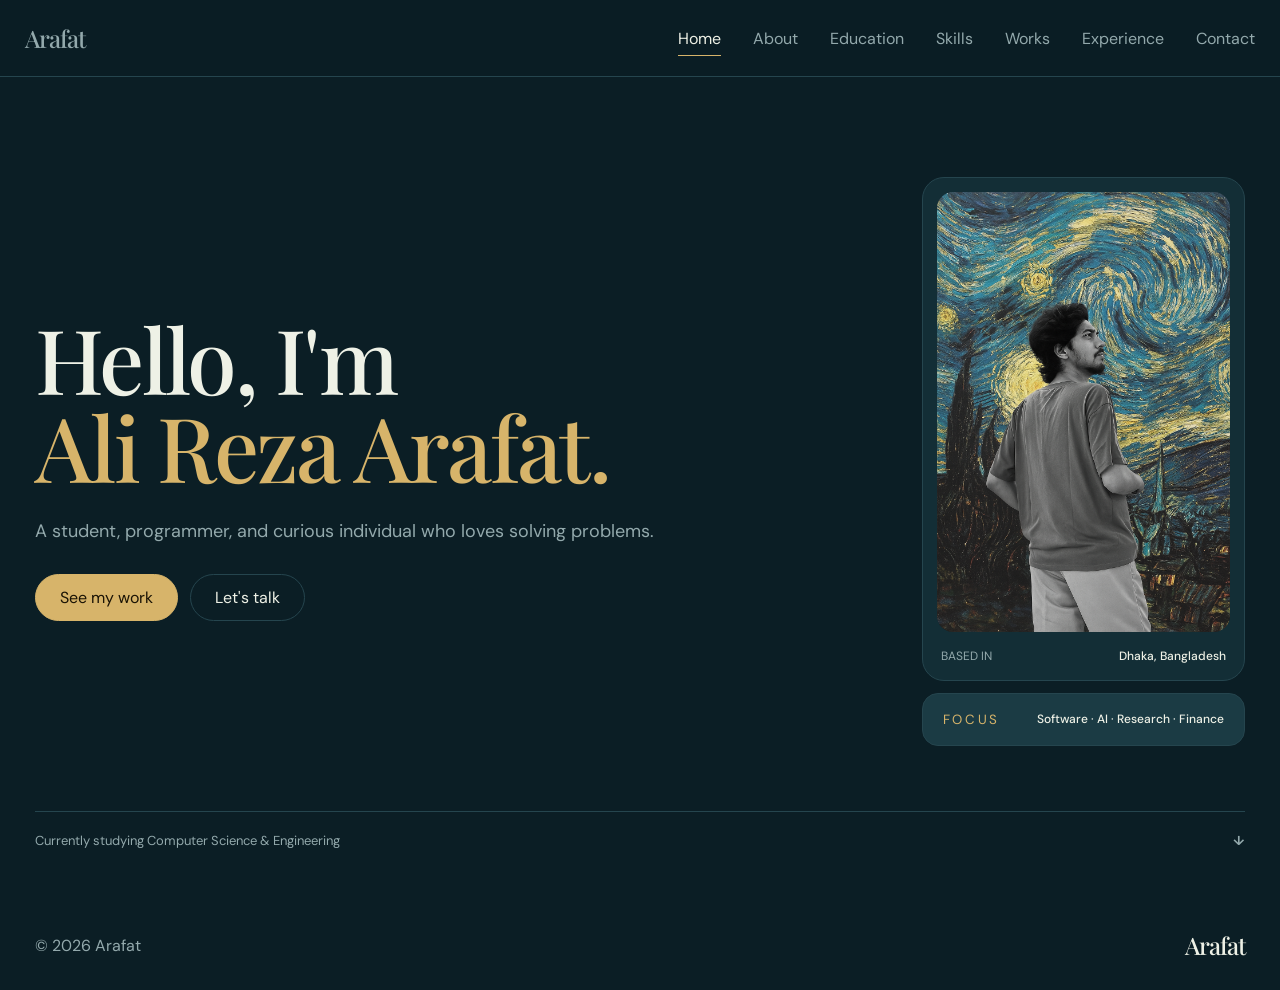
==== index.html @ 11d9aad7 "Add files via upload" ====
<!doctype html>
<html lang="en">
<head>
<meta charset="UTF-8">
<meta name="viewport" content="width=device-width,initial-scale=1">
<title>Arafat — Portfolio</title>
<link rel="preconnect" href="https://fonts.googleapis.com">
<link href="https://fonts.googleapis.com/css2?family=DM+Sans:wght@400;500;600&family=Playfair+Display:wght@500;600&display=swap" rel="stylesheet">
<link rel="stylesheet" href="style.css">
</head>
<body>
<div class="shell">
<header><nav class="nav">
<button class="brand page-link" data-page="home">Arafat</button>
<button class="menu" id="menu">☰</button>
<div class="links" id="links">
<button class="page-link active" data-page="home">Home</button>
<button class="page-link" data-page="about">About</button>
<button class="page-link" data-page="education">Education</button>
<button class="page-link" data-page="skills">Skills</button>
<button class="page-link" data-page="works">Works</button>
<button class="page-link" data-page="experience">Experience</button>
<button class="page-link" data-page="contact">Contact</button>
</div>
</nav></header>

<main>
<section class="page home active-page" id="home"><div class="wrap homegrid">
<div><p class="eyebrow"></p><h1>Hello, I'm<br><span>Ali Reza Arafat.</span></h1><p class="lead">A student, programmer, and curious individual who loves solving problems.</p><div class="actions"><button class="btn dark page-link" data-page="works">See my work</button><button class="btn page-link" data-page="contact">Let's talk</button></div></div>
<div class="side"><div class="profile"><div class="photo"><img src="[data-uri]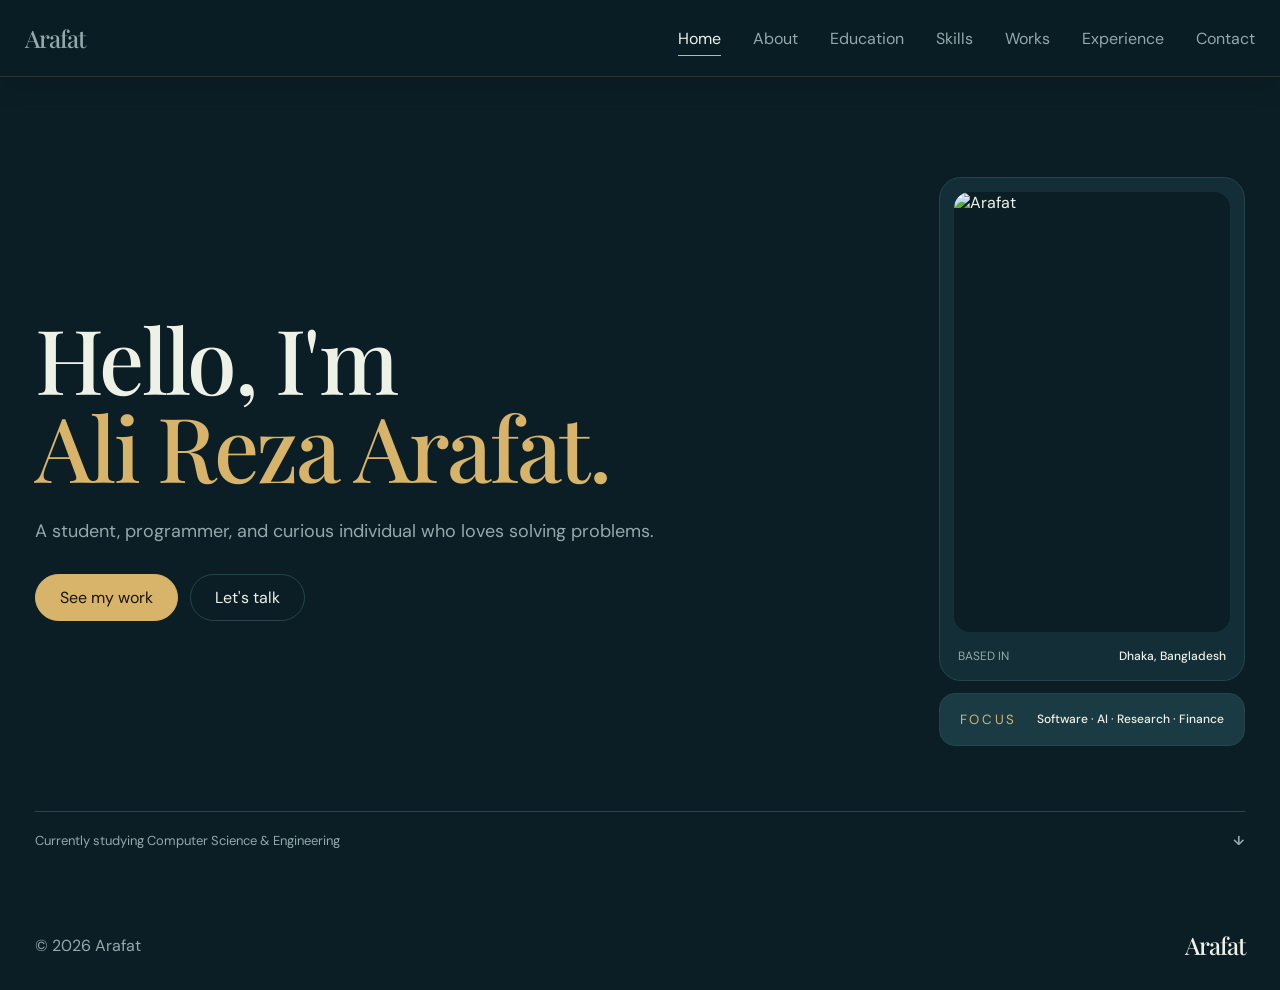
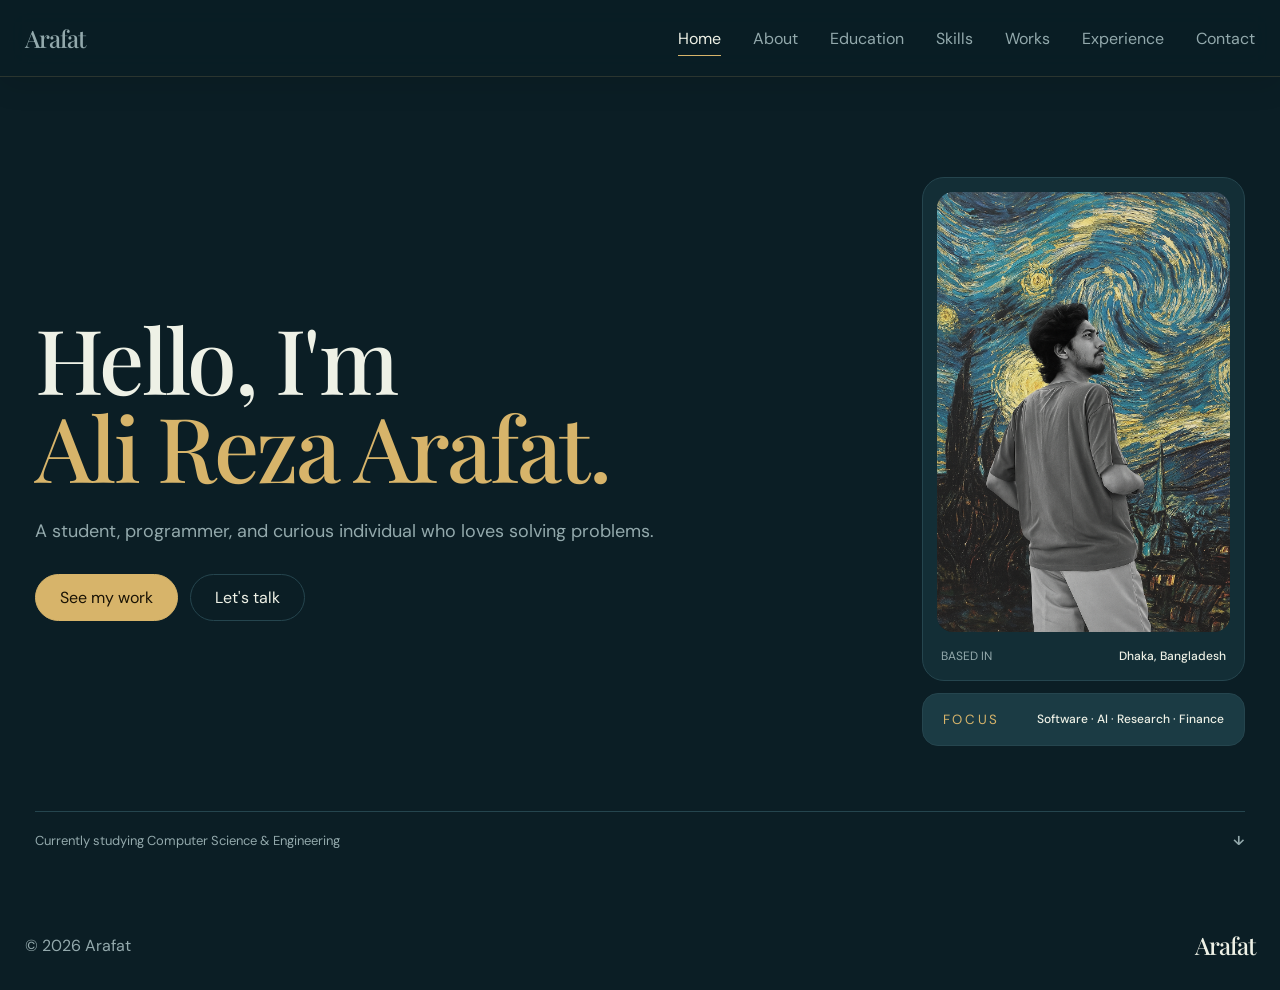
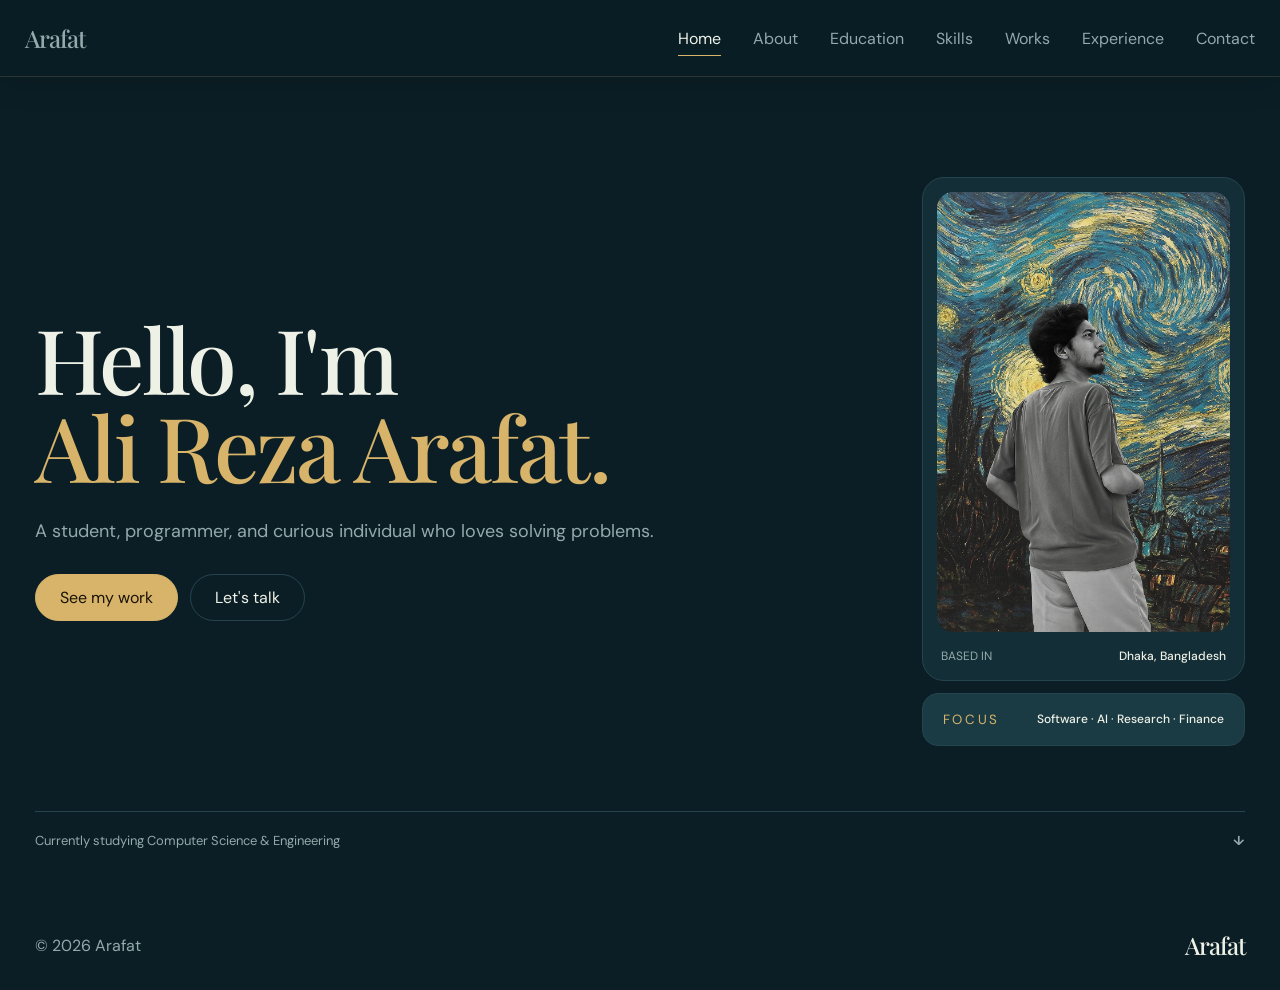
